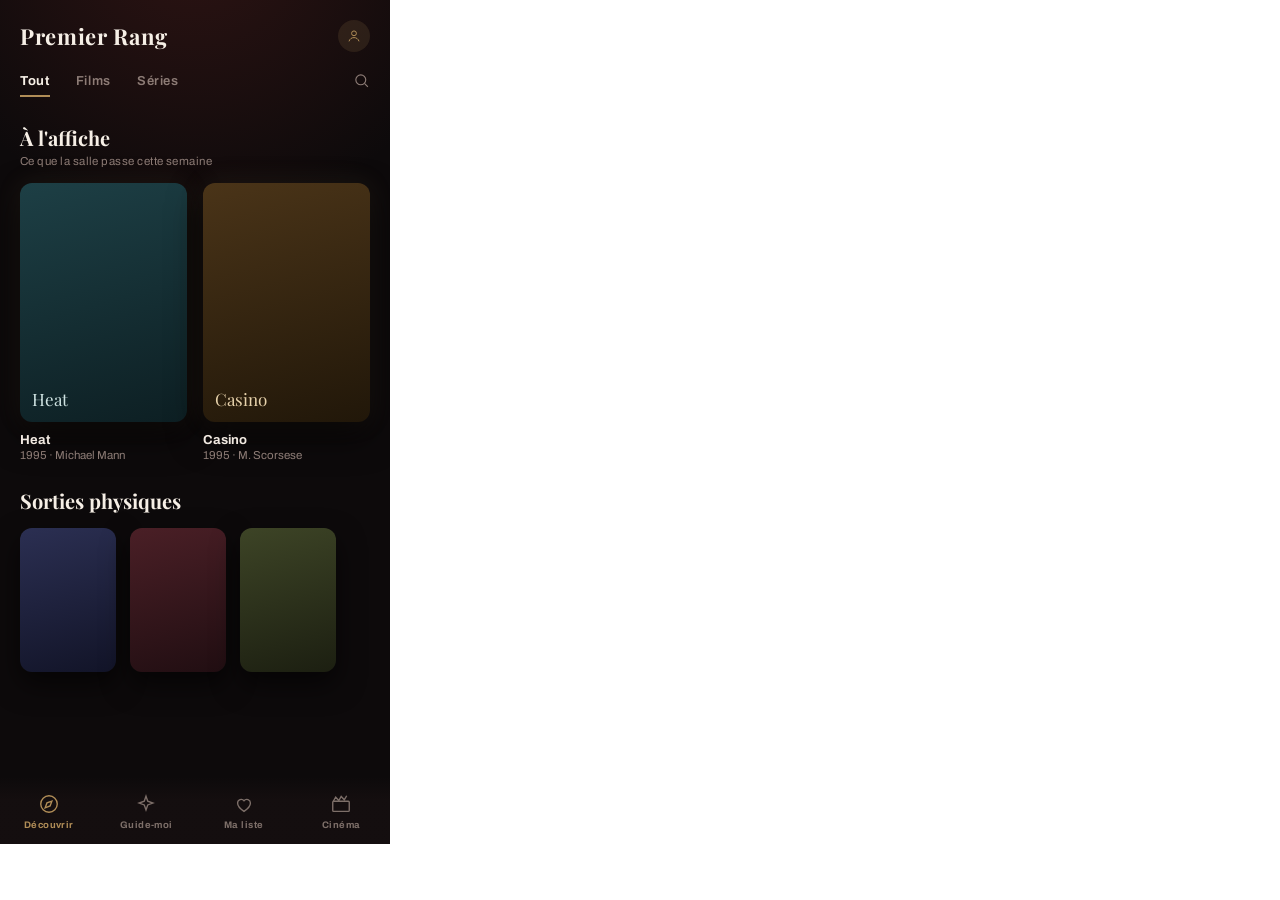
==== design-pr/DirectionB.dc.html @ fdf15a24 "Maquettes : trois directions visuelles pour le mobile Sources des maquettes presentees a Alexandre :" ====
<!doctype html>
<html>
<head>
  <meta charset="utf-8">
  <script src="./support.js"></script>
  <link rel="stylesheet" href="https://fonts.googleapis.com/css2?family=Archivo:wght@400;500;600;700&family=Playfair+Display:wght@700&display=swap">
</head>
<body>
<x-dc>
<helmet>
  <style>
    body{margin:0}
    a{color:#b08d57}a:hover{color:#cba97a}
  </style>
</helmet>
<div style="width:390px;height:844px;background:#0d0a0b;color:#f1e9e1;font-family:'Archivo',-apple-system,system-ui,sans-serif;display:flex;flex-direction:column;overflow:hidden;position:relative">
  <div style="position:absolute;inset:0;background:radial-gradient(120% 55% at 50% -8%,rgba(122,42,38,.30),rgba(13,10,11,0) 62%);pointer-events:none"></div>

  <div style="position:relative;display:flex;align-items:center;justify-content:space-between;padding:20px 20px 0">
    <div style="font-family:'Playfair Display',Georgia,serif;font-weight:700;font-size:22px;letter-spacing:.03em;color:#f6efe6">Premier Rang</div>
    <div style="width:32px;height:32px;border-radius:50%;background:rgba(176,141,87,.14);display:grid;place-items:center">
      <svg width="16" height="16" viewBox="0 0 24 24" fill="none" stroke="#b08d57" stroke-width="1.5"><circle cx="12" cy="8" r="3.6"/><path d="M4.5 20c1.2-3.8 4-5.6 7.5-5.6s6.3 1.8 7.5 5.6"/></svg>
    </div>
  </div>

  <div style="position:relative;display:flex;gap:26px;padding:20px 20px 0;align-items:center">
    <div style="font-size:13px;font-weight:700;letter-spacing:.05em;color:#f6efe6;padding-bottom:9px;box-shadow:inset 0 -2px 0 #b08d57">Tout</div>
    <div style="font-size:13px;font-weight:600;letter-spacing:.05em;color:#8d7c76;padding-bottom:9px">Films</div>
    <div style="font-size:13px;font-weight:600;letter-spacing:.05em;color:#8d7c76;padding-bottom:9px">Séries</div>
    <div style="flex:1"></div>
    <svg width="17" height="17" viewBox="0 0 24 24" fill="none" stroke="#8d7c76" stroke-width="1.6" style="margin-bottom:9px"><circle cx="11" cy="11" r="7"/><path d="M16.5 16.5 21 21"/></svg>
  </div>

  <div style="position:relative;padding:26px 20px 0;flex:1;min-height:0">
    <div style="font-family:'Playfair Display',Georgia,serif;font-size:20px;font-weight:700;margin-bottom:4px;color:#f6efe6">À l'affiche</div>
    <div style="font-size:11.5px;color:#8d7c76;letter-spacing:.04em;margin-bottom:16px">Ce que la salle passe cette semaine</div>
    <div style="display:grid;grid-template-columns:repeat(2,minmax(0,1fr));gap:16px">
      <div>
        <div style="aspect-ratio:2/3;border-radius:12px;background:linear-gradient(165deg,#1d3f45,#0d1f23);display:grid;place-items:end start;padding:12px;box-shadow:0 14px 34px rgba(0,0,0,.62),0 0 26px rgba(176,141,87,.12)">
          <div style="font-family:'Playfair Display',Georgia,serif;font-size:17px;color:#cfe3e2">Heat</div>
        </div>
        <div style="font-size:13px;font-weight:700;margin-top:11px">Heat</div>
        <div style="font-size:11.5px;color:#8d7c76;margin-top:2px">1995 · Michael Mann</div>
      </div>
      <div>
        <div style="aspect-ratio:2/3;border-radius:12px;background:linear-gradient(165deg,#4a3418,#211709);display:grid;place-items:end start;padding:12px;box-shadow:0 14px 34px rgba(0,0,0,.62),0 0 26px rgba(176,141,87,.12)">
          <div style="font-family:'Playfair Display',Georgia,serif;font-size:17px;color:#e8d3ac">Casino</div>
        </div>
        <div style="font-size:13px;font-weight:700;margin-top:11px">Casino</div>
        <div style="font-size:11.5px;color:#8d7c76;margin-top:2px">1995 · M. Scorsese</div>
      </div>
    </div>

    <div style="font-family:'Playfair Display',Georgia,serif;font-size:20px;font-weight:700;margin:26px 0 14px;color:#f6efe6">Sorties physiques</div>
    <div style="display:flex;gap:14px">
      <div style="width:96px;aspect-ratio:2/3;border-radius:12px;background:linear-gradient(165deg,#2b2f52,#121428);box-shadow:0 12px 28px rgba(0,0,0,.6)"></div>
      <div style="width:96px;aspect-ratio:2/3;border-radius:12px;background:linear-gradient(165deg,#4a1f26,#210e12);box-shadow:0 12px 28px rgba(0,0,0,.6)"></div>
      <div style="width:96px;aspect-ratio:2/3;border-radius:12px;background:linear-gradient(165deg,#3d4426,#1c1f11);box-shadow:0 12px 28px rgba(0,0,0,.6)"></div>
    </div>
  </div>

  <div style="position:relative;background:linear-gradient(180deg,rgba(13,10,11,0),rgba(20,14,15,.98) 34%);padding:16px 0 14px">
    <div style="display:grid;grid-template-columns:repeat(4,1fr)">
      <div style="display:flex;flex-direction:column;align-items:center;gap:5px">
        <svg width="22" height="22" viewBox="0 0 24 24" fill="none" stroke="#b08d57" stroke-width="1.5"><circle cx="12" cy="12" r="9"/><path d="m15.2 8.8-2 5.4-5.4 2 2-5.4z"/></svg>
        <div style="font-size:9.5px;font-weight:700;letter-spacing:.05em;color:#b08d57">Découvrir</div>
      </div>
      <div style="display:flex;flex-direction:column;align-items:center;gap:5px">
        <svg width="22" height="22" viewBox="0 0 24 24" fill="none" stroke="#7d6f69" stroke-width="1.5"><path d="M12 3.5 13.9 9 19.5 11 13.9 13 12 18.5 10.1 13 4.5 11 10.1 9z"/></svg>
        <div style="font-size:9.5px;font-weight:700;letter-spacing:.05em;color:#7d6f69">Guide-moi</div>
      </div>
      <div style="display:flex;flex-direction:column;align-items:center;gap:5px">
        <svg width="22" height="22" viewBox="0 0 24 24" fill="none" stroke="#7d6f69" stroke-width="1.5"><path d="M12 20s-7-4.4-7-9a4 4 0 0 1 7-2.6A4 4 0 0 1 19 11c0 4.6-7 9-7 9z"/></svg>
        <div style="font-size:9.5px;font-weight:700;letter-spacing:.05em;color:#7d6f69">Ma liste</div>
      </div>
      <div style="display:flex;flex-direction:column;align-items:center;gap:5px">
        <svg width="22" height="22" viewBox="0 0 24 24" fill="none" stroke="#7d6f69" stroke-width="1.5"><rect x="3" y="9" width="18" height="11" rx="1"/><path d="m3.6 9 2.6-4.4 3.4 3.6 2.6-4.4 3.4 3.6 2.6-4.4"/></svg>
        <div style="font-size:9.5px;font-weight:700;letter-spacing:.05em;color:#7d6f69">Cinéma</div>
      </div>
    </div>
  </div>
</div>
</x-dc>
</body>
</html>
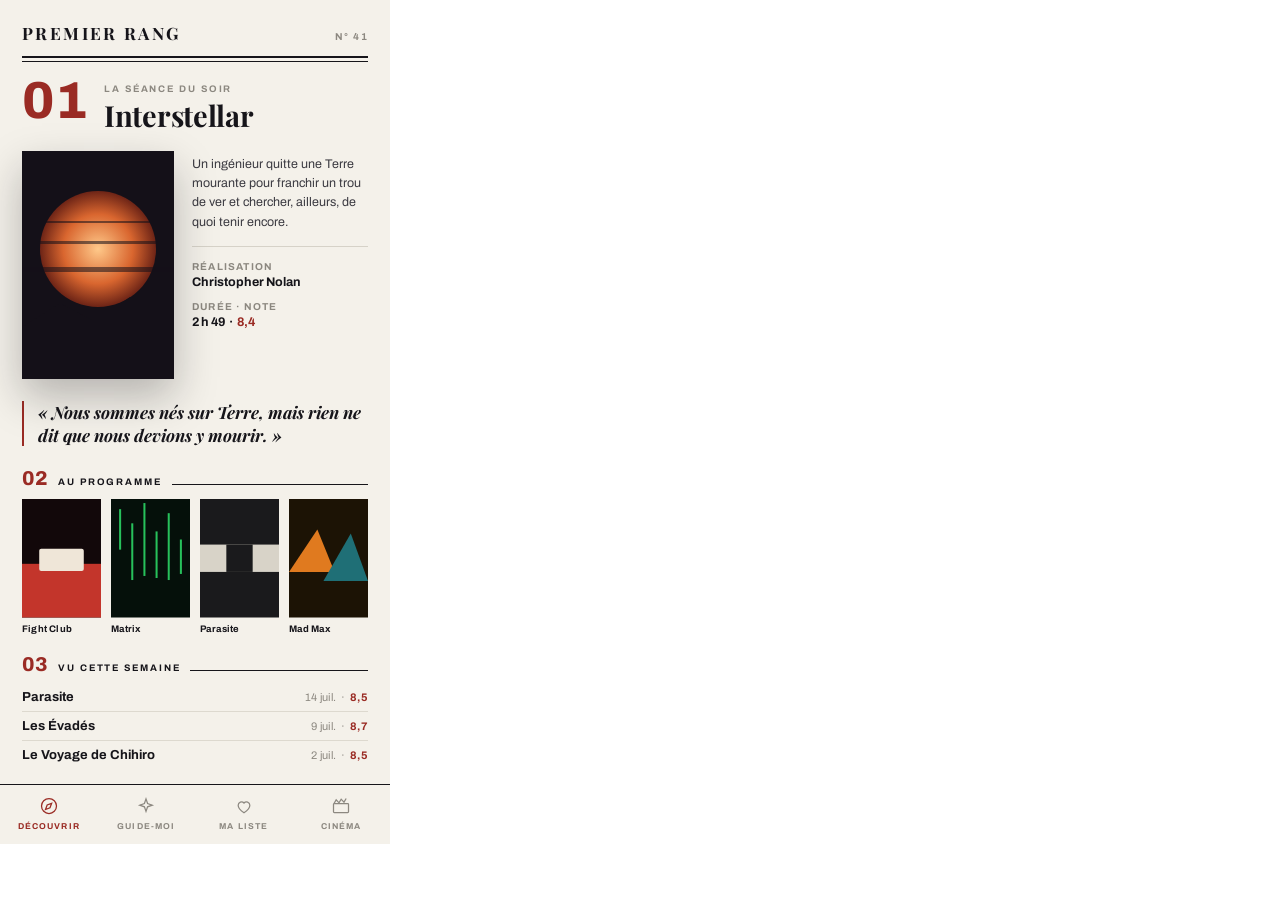
==== commit c270f320: "Maquettes v2 : trois architectures, plus trois palettes La premiere serie ne valait rien et Alexandr" ====
--- a/design-pr/DirectionB.dc.html
+++ b/design-pr/DirectionB.dc.html
@@ -3,79 +3,108 @@
 <head>
   <meta charset="utf-8">
   <script src="./support.js"></script>
-  <link rel="stylesheet" href="https://fonts.googleapis.com/css2?family=Archivo:wght@400;500;600;700&family=Playfair+Display:wght@700&display=swap">
+  <link rel="stylesheet" href="https://fonts.googleapis.com/css2?family=Archivo:wght@400;500;600;700&family=Archivo+Expanded:wght@800&family=Playfair+Display:ital,wght@0,700;1,700&display=swap">
 </head>
 <body>
 <x-dc>
 <helmet>
   <style>
     body{margin:0}
-    a{color:#b08d57}a:hover{color:#cba97a}
+    a{color:#9a2b24}a:hover{color:#c04a40}
   </style>
 </helmet>
-<div style="width:390px;height:844px;background:#0d0a0b;color:#f1e9e1;font-family:'Archivo',-apple-system,system-ui,sans-serif;display:flex;flex-direction:column;overflow:hidden;position:relative">
-  <div style="position:absolute;inset:0;background:radial-gradient(120% 55% at 50% -8%,rgba(122,42,38,.30),rgba(13,10,11,0) 62%);pointer-events:none"></div>
+<div style="width:390px;height:844px;background:#f4f1ea;color:#16151a;font-family:'Archivo',-apple-system,system-ui,sans-serif;display:flex;flex-direction:column;overflow:hidden;position:relative">
 
-  <div style="position:relative;display:flex;align-items:center;justify-content:space-between;padding:20px 20px 0">
-    <div style="font-family:'Playfair Display',Georgia,serif;font-weight:700;font-size:22px;letter-spacing:.03em;color:#f6efe6">Premier Rang</div>
-    <div style="width:32px;height:32px;border-radius:50%;background:rgba(176,141,87,.14);display:grid;place-items:center">
-      <svg width="16" height="16" viewBox="0 0 24 24" fill="none" stroke="#b08d57" stroke-width="1.5"><circle cx="12" cy="8" r="3.6"/><path d="M4.5 20c1.2-3.8 4-5.6 7.5-5.6s6.3 1.8 7.5 5.6"/></svg>
+  <div style="display:flex;align-items:baseline;justify-content:space-between;padding:22px 22px 0">
+    <div style="font-family:'Playfair Display',Georgia,serif;font-weight:700;font-size:17px;letter-spacing:.14em;text-transform:uppercase">Premier Rang</div>
+    <div style="font-size:10px;font-weight:700;letter-spacing:.14em;text-transform:uppercase;color:#8c8880">N&deg; 41</div>
+  </div>
+  <div style="height:2px;background:#16151a;margin:12px 22px 0"></div>
+  <div style="height:1px;background:#16151a;margin:3px 22px 0"></div>
+
+  <div style="padding:22px 22px 0;flex:1;min-height:0;position:relative">
+
+    <div style="display:flex;gap:16px;align-items:flex-start">
+      <div style="font-family:'Archivo Expanded',Archivo,sans-serif;font-size:52px;font-weight:800;line-height:.8;color:#9a2b24;flex:none;margin-top:-4px">01</div>
+      <div style="flex:1;min-width:0">
+        <div style="font-size:9.5px;font-weight:700;letter-spacing:.2em;text-transform:uppercase;color:#8c8880;margin-bottom:7px">La séance du soir</div>
+        <div style="font-family:'Playfair Display',Georgia,serif;font-size:29px;font-weight:700;line-height:1.02;letter-spacing:-.01em">Interstellar</div>
+      </div>
+    </div>
+
+    <div style="display:flex;gap:18px;margin-top:20px;align-items:flex-start">
+      <div style="width:152px;flex:none;position:relative">
+        <div style="aspect-ratio:2/3;overflow:hidden;box-shadow:0 18px 40px rgba(22,21,26,.28)">
+          <svg width="152" height="228" viewBox="0 0 152 228" style="display:block">
+            <defs><radialGradient id="s2" cx="50%" cy="50%"><stop offset="0" stop-color="#ffc98a"/><stop offset=".6" stop-color="#d9662f"/><stop offset="1" stop-color="#6d2416"/></radialGradient></defs>
+            <rect width="152" height="228" fill="#141018"/>
+            <circle cx="76" cy="98" r="58" fill="url(#s2)"/>
+            <g fill="#141018" opacity=".55"><rect x="0" y="70" width="152" height="2"/><rect x="0" y="90" width="152" height="3"/><rect x="0" y="116" width="152" height="5"/></g>
+            <path d="M0 176 L38 152 L72 170 L108 146 L152 168 L152 228 L0 228 Z" fill="#141018"/>
+            <rect x="70" y="160" width="2" height="18" fill="#141018"/>
+          </svg>
+        </div>
+      </div>
+      <div style="flex:1;min-width:0;padding-top:4px">
+        <div style="font-size:12.5px;line-height:1.55;color:#3b3a41">Un ingénieur quitte une Terre mourante pour franchir un trou de ver et chercher, ailleurs, de quoi tenir encore.</div>
+        <div style="height:1px;background:#d6d2c8;margin:14px 0"></div>
+        <div style="font-size:10px;font-weight:700;letter-spacing:.12em;text-transform:uppercase;color:#8c8880">Réalisation</div>
+        <div style="font-size:12.5px;font-weight:700;margin-top:3px">Christopher Nolan</div>
+        <div style="font-size:10px;font-weight:700;letter-spacing:.12em;text-transform:uppercase;color:#8c8880;margin-top:12px">Durée · Note</div>
+        <div style="font-size:12.5px;font-weight:700;margin-top:3px">2 h 49 &nbsp;·&nbsp; <span style="color:#9a2b24">8,4</span></div>
+      </div>
+    </div>
+
+    <div style="font-family:'Playfair Display',Georgia,serif;font-style:italic;font-weight:700;font-size:17px;line-height:1.35;margin-top:22px;padding-left:14px;border-left:2px solid #9a2b24;color:#16151a">« Nous sommes nés sur Terre, mais rien ne dit que nous devions y mourir. »</div>
+
+    <div style="display:flex;align-items:baseline;gap:10px;margin:24px 0 12px">
+      <div style="font-family:'Archivo Expanded',Archivo,sans-serif;font-size:20px;font-weight:800;line-height:.8;color:#9a2b24">02</div>
+      <div style="font-size:9.5px;font-weight:700;letter-spacing:.2em;text-transform:uppercase;color:#16151a">Au programme</div>
+      <div style="flex:1;height:1px;background:#16151a"></div>
+    </div>
+    <div style="display:flex;gap:10px">
+      <div style="flex:1"><div style="aspect-ratio:2/3;overflow:hidden"><svg width="100%" height="100%" viewBox="0 0 78 117" preserveAspectRatio="none" style="display:block"><rect width="78" height="117" fill="#12080a"/><rect x="0" y="64" width="78" height="53" fill="#c3352b"/><rect x="17" y="49" width="44" height="22" rx="2" fill="#efe6d8"/></svg></div><div style="font-size:9.5px;font-weight:700;margin-top:6px;letter-spacing:.02em">Fight Club</div></div>
+      <div style="flex:1"><div style="aspect-ratio:2/3;overflow:hidden"><svg width="100%" height="100%" viewBox="0 0 78 117" preserveAspectRatio="none" style="display:block"><rect width="78" height="117" fill="#05100a"/><g fill="#2ee06a" opacity=".85"><rect x="8" y="10" width="2" height="40"/><rect x="20" y="24" width="2" height="56"/><rect x="32" y="4" width="2" height="72"/><rect x="44" y="32" width="2" height="46"/><rect x="56" y="14" width="2" height="66"/><rect x="68" y="40" width="2" height="34"/></g></svg></div><div style="font-size:9.5px;font-weight:700;margin-top:6px">Matrix</div></div>
+      <div style="flex:1"><div style="aspect-ratio:2/3;overflow:hidden"><svg width="100%" height="100%" viewBox="0 0 78 117" preserveAspectRatio="none" style="display:block"><rect width="78" height="117" fill="#1a1a1c"/><rect x="0" y="45" width="78" height="27" fill="#d8d3c8"/><rect x="26" y="45" width="26" height="27" fill="#1a1a1c"/></svg></div><div style="font-size:9.5px;font-weight:700;margin-top:6px">Parasite</div></div>
+      <div style="flex:1"><div style="aspect-ratio:2/3;overflow:hidden"><svg width="100%" height="100%" viewBox="0 0 78 117" preserveAspectRatio="none" style="display:block"><rect width="78" height="117" fill="#1c1305"/><path d="M0 72 L28 30 L45 72 Z" fill="#e07a1f"/><path d="M34 81 L61 34 L78 81 Z" fill="#1f6f76"/></svg></div><div style="font-size:9.5px;font-weight:700;margin-top:6px">Mad Max</div></div>
+    </div>
+
+    <div style="display:flex;align-items:baseline;gap:10px;margin:22px 0 10px">
+      <div style="font-family:'Archivo Expanded',Archivo,sans-serif;font-size:20px;font-weight:800;line-height:.8;color:#9a2b24">03</div>
+      <div style="font-size:9.5px;font-weight:700;letter-spacing:.2em;text-transform:uppercase;color:#16151a">Vu cette semaine</div>
+      <div style="flex:1;height:1px;background:#16151a"></div>
+    </div>
+    <div style="display:flex;justify-content:space-between;align-items:baseline;padding:7px 0;border-bottom:1px solid #ddd9cf">
+      <div style="font-size:13px;font-weight:700">Parasite</div>
+      <div style="font-size:11px;color:#8c8880;letter-spacing:.03em">14 juil. &nbsp;·&nbsp; <span style="color:#9a2b24;font-weight:700">8,5</span></div>
+    </div>
+    <div style="display:flex;justify-content:space-between;align-items:baseline;padding:7px 0;border-bottom:1px solid #ddd9cf">
+      <div style="font-size:13px;font-weight:700">Les Évadés</div>
+      <div style="font-size:11px;color:#8c8880;letter-spacing:.03em">9 juil. &nbsp;·&nbsp; <span style="color:#9a2b24;font-weight:700">8,7</span></div>
+    </div>
+    <div style="display:flex;justify-content:space-between;align-items:baseline;padding:7px 0">
+      <div style="font-size:13px;font-weight:700">Le Voyage de Chihiro</div>
+      <div style="font-size:11px;color:#8c8880;letter-spacing:.03em">2 juil. &nbsp;·&nbsp; <span style="color:#9a2b24;font-weight:700">8,5</span></div>
     </div>
   </div>
 
-  <div style="position:relative;display:flex;gap:26px;padding:20px 20px 0;align-items:center">
-    <div style="font-size:13px;font-weight:700;letter-spacing:.05em;color:#f6efe6;padding-bottom:9px;box-shadow:inset 0 -2px 0 #b08d57">Tout</div>
-    <div style="font-size:13px;font-weight:600;letter-spacing:.05em;color:#8d7c76;padding-bottom:9px">Films</div>
-    <div style="font-size:13px;font-weight:600;letter-spacing:.05em;color:#8d7c76;padding-bottom:9px">Séries</div>
-    <div style="flex:1"></div>
-    <svg width="17" height="17" viewBox="0 0 24 24" fill="none" stroke="#8d7c76" stroke-width="1.6" style="margin-bottom:9px"><circle cx="11" cy="11" r="7"/><path d="M16.5 16.5 21 21"/></svg>
-  </div>
-
-  <div style="position:relative;padding:26px 20px 0;flex:1;min-height:0">
-    <div style="font-family:'Playfair Display',Georgia,serif;font-size:20px;font-weight:700;margin-bottom:4px;color:#f6efe6">À l'affiche</div>
-    <div style="font-size:11.5px;color:#8d7c76;letter-spacing:.04em;margin-bottom:16px">Ce que la salle passe cette semaine</div>
-    <div style="display:grid;grid-template-columns:repeat(2,minmax(0,1fr));gap:16px">
-      <div>
-        <div style="aspect-ratio:2/3;border-radius:12px;background:linear-gradient(165deg,#1d3f45,#0d1f23);display:grid;place-items:end start;padding:12px;box-shadow:0 14px 34px rgba(0,0,0,.62),0 0 26px rgba(176,141,87,.12)">
-          <div style="font-family:'Playfair Display',Georgia,serif;font-size:17px;color:#cfe3e2">Heat</div>
-        </div>
-        <div style="font-size:13px;font-weight:700;margin-top:11px">Heat</div>
-        <div style="font-size:11.5px;color:#8d7c76;margin-top:2px">1995 · Michael Mann</div>
+  <div style="border-top:1px solid #16151a;padding:11px 0 13px;background:#f4f1ea">
+    <div style="display:grid;grid-template-columns:repeat(4,1fr)">
+      <div style="display:flex;flex-direction:column;align-items:center;gap:6px">
+        <svg width="20" height="20" viewBox="0 0 24 24" fill="none" stroke="#9a2b24" stroke-width="1.5"><circle cx="12" cy="12" r="9"/><path d="m15.2 8.8-2 5.4-5.4 2 2-5.4z"/></svg>
+        <div style="font-size:8.5px;font-weight:700;letter-spacing:.13em;text-transform:uppercase;color:#9a2b24">Découvrir</div>
       </div>
-      <div>
-        <div style="aspect-ratio:2/3;border-radius:12px;background:linear-gradient(165deg,#4a3418,#211709);display:grid;place-items:end start;padding:12px;box-shadow:0 14px 34px rgba(0,0,0,.62),0 0 26px rgba(176,141,87,.12)">
-          <div style="font-family:'Playfair Display',Georgia,serif;font-size:17px;color:#e8d3ac">Casino</div>
-        </div>
-        <div style="font-size:13px;font-weight:700;margin-top:11px">Casino</div>
-        <div style="font-size:11.5px;color:#8d7c76;margin-top:2px">1995 · M. Scorsese</div>
+      <div style="display:flex;flex-direction:column;align-items:center;gap:6px">
+        <svg width="20" height="20" viewBox="0 0 24 24" fill="none" stroke="#8c8880" stroke-width="1.5"><path d="M12 3.5 13.9 9 19.5 11 13.9 13 12 18.5 10.1 13 4.5 11 10.1 9z"/></svg>
+        <div style="font-size:8.5px;font-weight:700;letter-spacing:.13em;text-transform:uppercase;color:#8c8880">Guide-moi</div>
       </div>
-    </div>
-
-    <div style="font-family:'Playfair Display',Georgia,serif;font-size:20px;font-weight:700;margin:26px 0 14px;color:#f6efe6">Sorties physiques</div>
-    <div style="display:flex;gap:14px">
-      <div style="width:96px;aspect-ratio:2/3;border-radius:12px;background:linear-gradient(165deg,#2b2f52,#121428);box-shadow:0 12px 28px rgba(0,0,0,.6)"></div>
-      <div style="width:96px;aspect-ratio:2/3;border-radius:12px;background:linear-gradient(165deg,#4a1f26,#210e12);box-shadow:0 12px 28px rgba(0,0,0,.6)"></div>
-      <div style="width:96px;aspect-ratio:2/3;border-radius:12px;background:linear-gradient(165deg,#3d4426,#1c1f11);box-shadow:0 12px 28px rgba(0,0,0,.6)"></div>
-    </div>
-  </div>
-
-  <div style="position:relative;background:linear-gradient(180deg,rgba(13,10,11,0),rgba(20,14,15,.98) 34%);padding:16px 0 14px">
-    <div style="display:grid;grid-template-columns:repeat(4,1fr)">
-      <div style="display:flex;flex-direction:column;align-items:center;gap:5px">
-        <svg width="22" height="22" viewBox="0 0 24 24" fill="none" stroke="#b08d57" stroke-width="1.5"><circle cx="12" cy="12" r="9"/><path d="m15.2 8.8-2 5.4-5.4 2 2-5.4z"/></svg>
-        <div style="font-size:9.5px;font-weight:700;letter-spacing:.05em;color:#b08d57">Découvrir</div>
+      <div style="display:flex;flex-direction:column;align-items:center;gap:6px">
+        <svg width="20" height="20" viewBox="0 0 24 24" fill="none" stroke="#8c8880" stroke-width="1.5"><path d="M12 20s-7-4.4-7-9a4 4 0 0 1 7-2.6A4 4 0 0 1 19 11c0 4.6-7 9-7 9z"/></svg>
+        <div style="font-size:8.5px;font-weight:700;letter-spacing:.13em;text-transform:uppercase;color:#8c8880">Ma liste</div>
       </div>
-      <div style="display:flex;flex-direction:column;align-items:center;gap:5px">
-        <svg width="22" height="22" viewBox="0 0 24 24" fill="none" stroke="#7d6f69" stroke-width="1.5"><path d="M12 3.5 13.9 9 19.5 11 13.9 13 12 18.5 10.1 13 4.5 11 10.1 9z"/></svg>
-        <div style="font-size:9.5px;font-weight:700;letter-spacing:.05em;color:#7d6f69">Guide-moi</div>
-      </div>
-      <div style="display:flex;flex-direction:column;align-items:center;gap:5px">
-        <svg width="22" height="22" viewBox="0 0 24 24" fill="none" stroke="#7d6f69" stroke-width="1.5"><path d="M12 20s-7-4.4-7-9a4 4 0 0 1 7-2.6A4 4 0 0 1 19 11c0 4.6-7 9-7 9z"/></svg>
-        <div style="font-size:9.5px;font-weight:700;letter-spacing:.05em;color:#7d6f69">Ma liste</div>
-      </div>
-      <div style="display:flex;flex-direction:column;align-items:center;gap:5px">
-        <svg width="22" height="22" viewBox="0 0 24 24" fill="none" stroke="#7d6f69" stroke-width="1.5"><rect x="3" y="9" width="18" height="11" rx="1"/><path d="m3.6 9 2.6-4.4 3.4 3.6 2.6-4.4 3.4 3.6 2.6-4.4"/></svg>
-        <div style="font-size:9.5px;font-weight:700;letter-spacing:.05em;color:#7d6f69">Cinéma</div>
+      <div style="display:flex;flex-direction:column;align-items:center;gap:6px">
+        <svg width="20" height="20" viewBox="0 0 24 24" fill="none" stroke="#8c8880" stroke-width="1.5"><rect x="3" y="9" width="18" height="11" rx="1"/><path d="m3.6 9 2.6-4.4 3.4 3.6 2.6-4.4 3.4 3.6 2.6-4.4"/></svg>
+        <div style="font-size:8.5px;font-weight:700;letter-spacing:.13em;text-transform:uppercase;color:#8c8880">Cinéma</div>
       </div>
     </div>
   </div>
